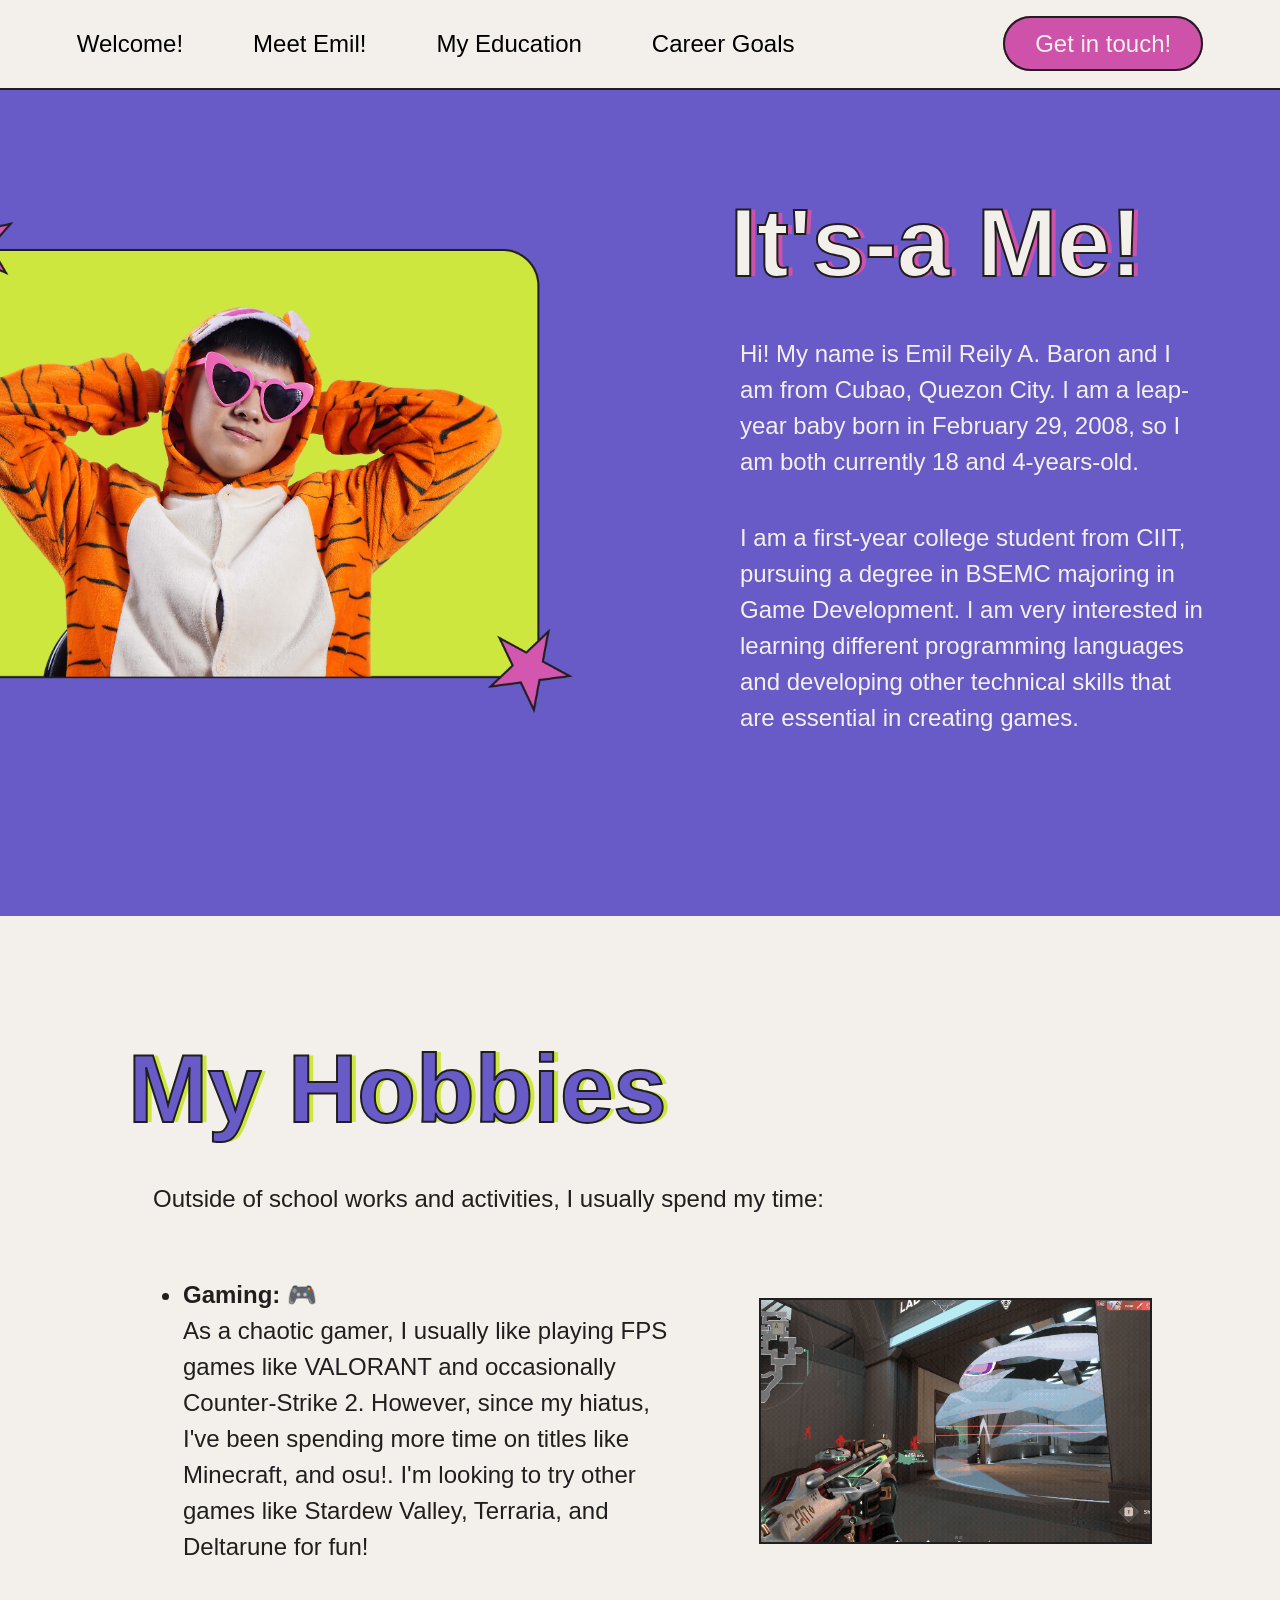
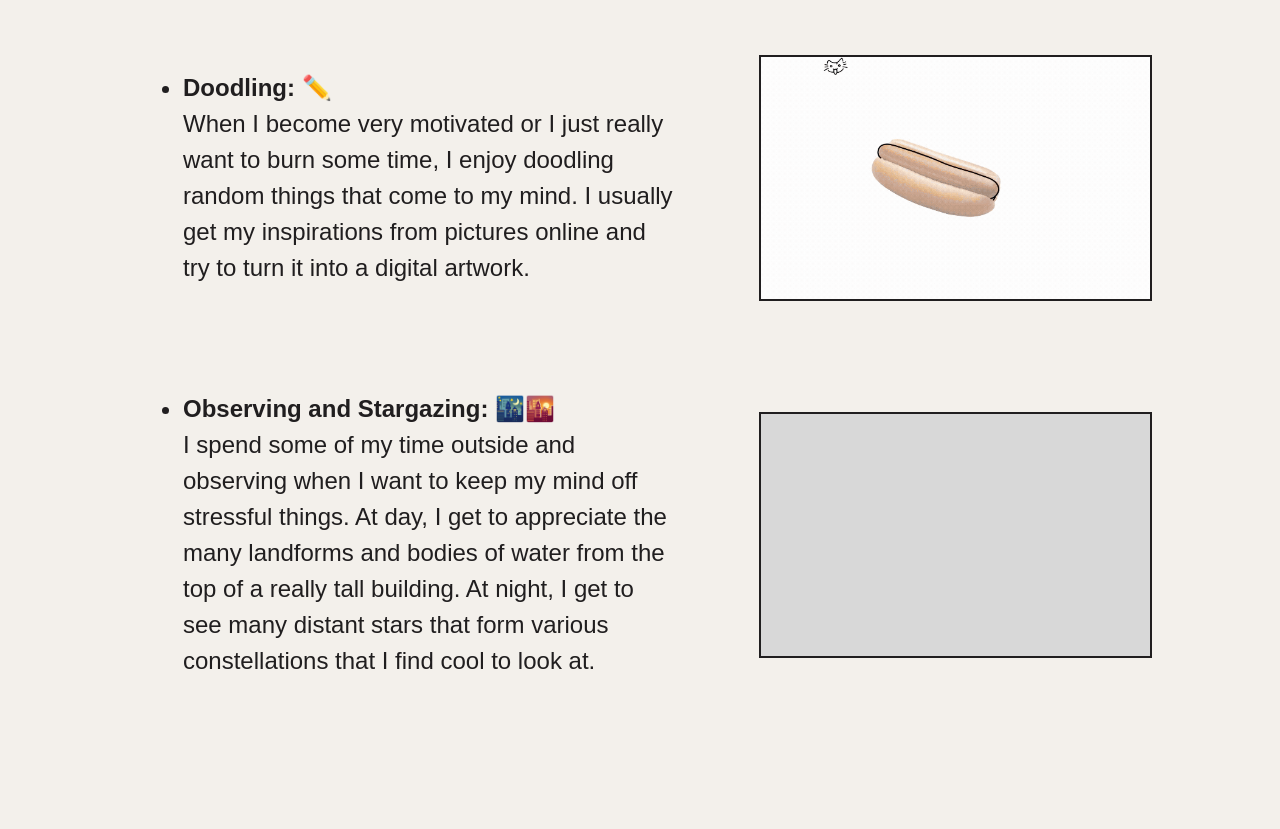
==== about.html @ b5d5e082 "First Draft Website Needs Fixes: More Animations Missing Career Goals Page Missing Get In Touch (Con" ====
<!DOCTYPE html>
<html lang="en">
    <head>                                                              
        <meta charset="UTF-8" />
        <meta name="viewport" content="width=device-width, initial-scale=1.0" />
        <link rel="stylesheet" href="about_style.css" />
        <link rel="stylesheet" href="nav_style.css" />
        <title>Baron_ICWD_Finals</title>  
    </head>
    <body>
        <nav id="nav">
            <div class="left_links">
                <a href="index.html">Welcome!</a>
                <a href="about.html">Meet Emil!</a>
                <a href="education.html">My Education</a>
                <a href="goals.html">Career Goals</a>
            </div>
          
            <div class="right_links"> 
                <a href="contact.html">Get in touch!</a>
            </div>
        </nav>

        <main class="introduction">
            <div class="picture2">
                <img src="images/picture2.png" alt="A picture of me wearing a tigger costume with pink star glasses, looking relaxed on a chair" />
            </div>

            <div class="text_content">
                <h1><span>It's-a Me!</span></h1>
                <p>Hi! My name is Emil Reily A. Baron and I am from Cubao, Quezon City. I am a leap-year baby born in February 29, 2008, so I am both currently 18 and 4-years-old.</p>
                <p>I am a first-year college student from CIIT, pursuing a degree in BSEMC majoring in Game Development. I am very interested in learning different programming languages and developing other technical skills that are essential in creating games.</p>
            </div>
        </main>        

        <section class="hobbies">
            <div class="hobbies_container">
                <h2><span>My Hobbies</span></h2>
                <p class="hobbies_intro">Outside of school works and activities, I usually spend my time:</p>

                <!-- Gaming -->
                <div class="hobby_row">
                    <ul class="hobby_text">
                        <li>
                            <strong>Gaming: &#127918;</strong><br>
                            As a chaotic gamer, I usually like playing FPS games like VALORANT and occasionally Counter-Strike 2. However, since my hiatus, I've been spending more time on titles like Minecraft, and osu!. I'm looking to try other games like Stardew Valley, Terraria, and Deltarune for fun!
                        </li>
                    </ul>
                    <div class="hobby_image">
                        <img src="images/valo.gif" alt="Valorant Clip 1v5 Ace" />
                    </div>
                </div>

                <!-- Doodling -->
                <div class="hobby_row">
                    <ul class="hobby_text">
                        <li>
                            <strong>Doodling: &#9999;&#65039;</strong><br>
                            When I become very motivated or I just really want to burn some time, I enjoy doodling random things that come to my mind. I usually get my inspirations from pictures online and try to turn it into a digital artwork.
                        </li>
                    </ul>
                    <div class="hobby_image">
                        <img src="images/dawg.gif" alt="Digital doodle artwork" />
                    </div>
                </div>

                <!-- Observing and Stargazing -->
                <div class="hobby_row">
                    <ul class="hobby_text">
                        <li>
                            <strong>Observing and Stargazing: &#127747;&#127751;</strong><br>
                            I spend some of my time outside and observing when I want to keep my mind off stressful things. At day, I get to appreciate the many landforms and bodies of water from the top of a really tall building. At night, I get to see many distant stars that form various constellations that I find cool to look at.
                        </li>
                    </ul>
                    <div class="hobby_image">
                        <video src="videos/stargazing.mp4" autoplay loop muted playsinline></video>
                    </div>
                </div>
            </div>
        </section>
    </body> 
</html>
---- about_style.css ----
body {
    background-color: #685BC7;
    font-family: "Open Sans", sans-serif;
}

.introduction {
    display: grid;
    grid-template-columns: 1fr 1fr;
    align-items: center;
    gap: 100px;
    width: 88%;
    margin: auto;
}

.text_content {
    margin-top: 100px;
    margin-left: 40px;
}

.text_content h1 {
    margin: 0;
    font-size: 96px;
    font-family: "Open Sans", sans-serif;
    color: #F3F0EB;
    line-height: 1.1;
}

.text_content h1 span {
    color: #F3F0EB;
    -webkit-text-stroke: 2px #201E1F;
    text-shadow: 5px 0 #CE52A9;
}

.text_content p {
    font-size: 24px;
    font-family: "Open Sans", sans-serif;
    color: #F3F0EB;
    line-height: 1.5;
    max-width: 650px;
    margin-top: 40px;
    margin-left: 10px;
}

.text_content a {
    margin-top: 40px;
    display: inline-block;
    padding: 12px 30px;
    border: 2px solid #201E1F;
    border-radius: 30px;
    background-color: #CEE73F;
    color: #201E1F;
    text-decoration: none;
    font-size: 24px;
    font-family: "Open Sans", sans-serif;
}

.picture2 {
    margin-top: 100px;
    margin-left: -190px;
    overflow: hidden;
}

.picture2 img {
    width: 100%;
    height: 100%;
    object-fit: cover;
}

/* Hobbies Section */
.hobbies {
    width: 100%;
    margin-top: 180px;
    padding: 120px 0 150px 0;
    background-color: #F3F0EB;
    color: #201E1F;
}

.hobbies_container {
    width: 80%;
    margin: 0 auto;
}

.hobbies_container h2 {
    margin: 0;
    font-size: 96px;
    font-family: "Open Sans", sans-serif;
    line-height: 1.1;
}

.hobbies_container h2 span {
    color: #685BC7;
    -webkit-text-stroke: 2px #201E1F;
    text-shadow: 5px 0 #CEE73F;
}

.hobbies_intro {
    font-size: 24px;
    line-height: 1.5;
    margin: 40px 0 60px 25px;
    color: #201E1F;
}

.hobby_row {
    display: grid;
    grid-template-columns: 1.4fr 1fr;
    align-items: center;
    gap: 80px;
    margin-bottom: 90px;
}

.hobby_row:last-child {
    margin-bottom: 0;
}

.hobby_text {
    margin: 0 0 0 25px;
    padding-left: 30px;
}

.hobby_text li {
    font-size: 24px;
    line-height: 1.5;
    color: #201E1F;
}

.hobby_image {
    width: 100%;
    aspect-ratio: 16 / 10;
    background-color: #D8D8D8;
    border: 2px solid #201E1F;
    overflow: hidden;
}

.hobby_image img,
.hobby_image video {
    width: 100%;
    height: 100%;
    object-fit: cover;
    display: block;
}
---- nav_style.css ----
* {
    margin: 0;
    padding: 0;
    box-sizing: border-box;
}

nav {
    display: flex;
    align-items: center;
    justify-content: space-between;
    padding: 30px 6%;
    border-bottom: 2px solid #201e1f;
    position: sticky;
    top: 0;
    background-color: #F3F0EB;
    z-index: 100;
    
    animation: change_nav_color ease-out forwards;
    animation-timeline: scroll();
    animation-range: 20px 300px;
}

@keyframes change_nav_color {
  to {
    background-color: #201E1F;
    color: #F3F0EB;
    box-shadow: 0 2px 10px rgba(0, 0, 0, 0.15);
  }
}

.left_links {
    display: flex;
    gap: 70px;
}

.left_links a {
    color: #201e1f;
    text-decoration: none;
    font-size: 24px;
    font-weight: 500;
    font-family: "Open Sans", sans-serif;
    color: inherit;
}

.left_links a:hover {
    color: #CEE73F;
    transition: color 0.3s ease-in-out;
}

.right_links a {
    margin-left: auto;
    padding: 12px 30px;
    border: 2px solid #201E1F;
    border-radius: 30px;
    background-color: #ce52a9;
    color: #F3F0EB;
    text-decoration: none;
    font-size: 24px;
    font-family: "Open Sans", sans-serif;
    
    animation: change_right_links_border_color ease-out forwards;
    animation-timeline: scroll();
    animation-range: 20px 150px;
}
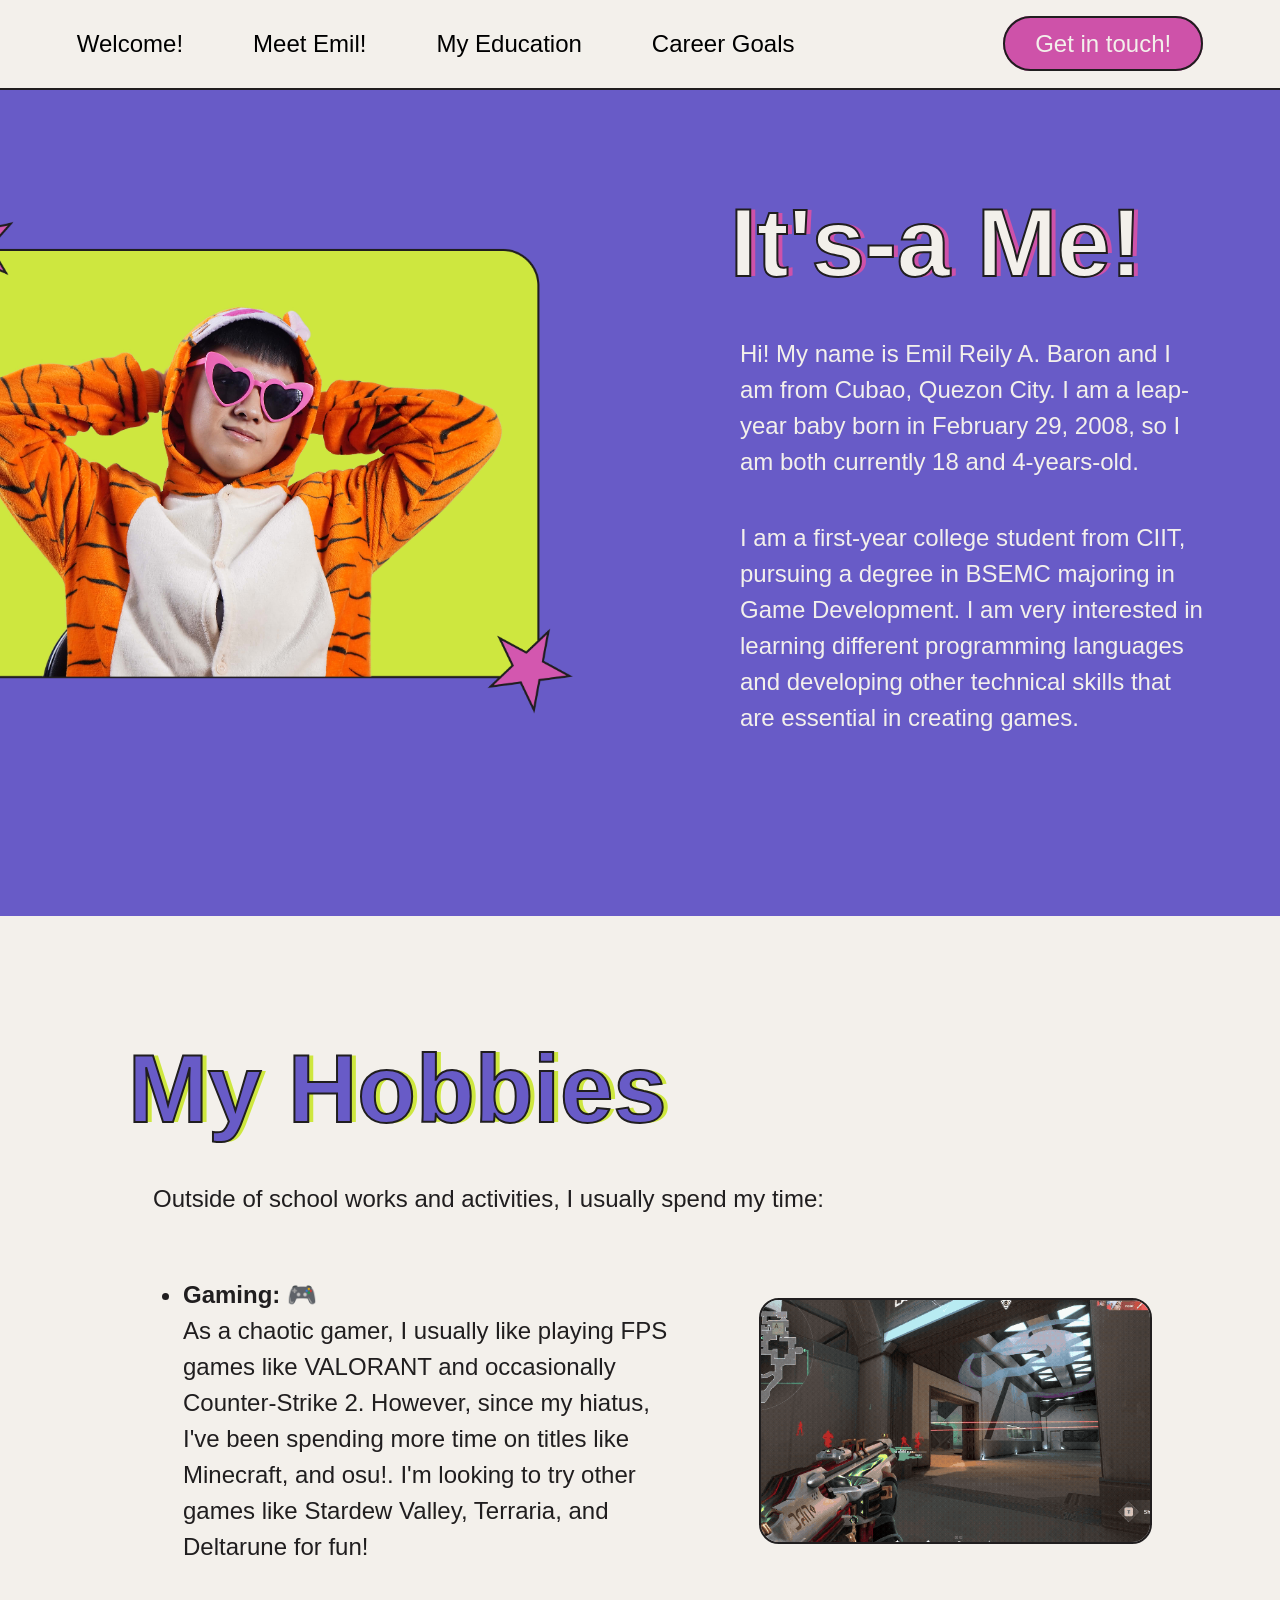
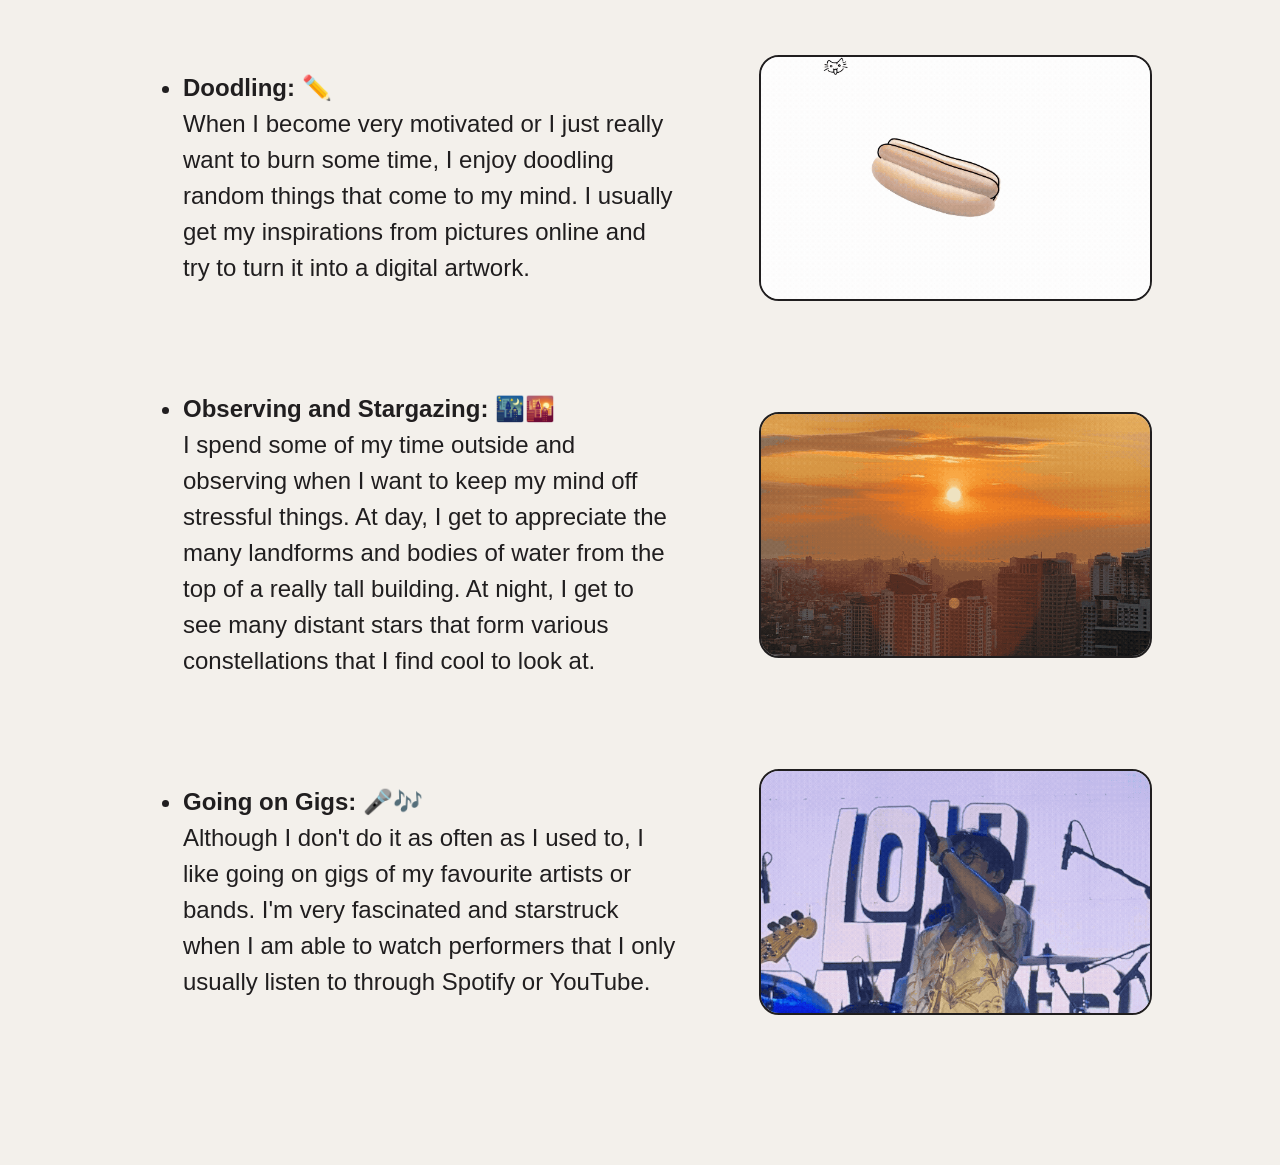
==== commit 9d5728b2: "New Draft Push Added more gifs for About Me Page" ====
--- a/about.html
+++ b/about.html
@@ -47,7 +47,7 @@
                         </li>
                     </ul>
                     <div class="hobby_image">
-                        <img src="images/valo.gif" alt="Valorant Clip 1v5 Ace" />
+                        <img src="images/valo.gif" alt="Valorant Clip 1v5 Clutch" />
                     </div>
                 </div>
 
@@ -60,7 +60,7 @@
                         </li>
                     </ul>
                     <div class="hobby_image">
-                        <img src="images/dawg.gif" alt="Digital doodle artwork" />
+                        <img src="images/dawg.gif" alt="Daschund Hotdog Merged Together" />
                     </div>
                 </div>
 
@@ -73,7 +73,20 @@
                         </li>
                     </ul>
                     <div class="hobby_image">
-                        <video src="videos/stargazing.mp4" autoplay loop muted playsinline></video>
+                        <img src="images/sunset_timelapse.gif" alt="Sunset Timelapse" />
+                    </div>
+                </div>
+
+                <!-- Going on Gigs -->
+                <div class="hobby_row">
+                    <ul class="hobby_text">
+                        <li>
+                            <strong>Going on Gigs: &#127908;&#127926;</strong><br>
+                            Although I don't do it as often as I used to, I like going on gigs of my favourite artists or bands. I'm very fascinated and starstruck when I am able to watch performers that I only usually listen to through Spotify or YouTube.
+                        </li>
+                    </ul>
+                    <div class="hobby_image">
+                        <img src="images/gigs.gif" alt="Lola Amour 10th Gig" />
                     </div>
                 </div>
             </div>
--- a/about_style.css
+++ b/about_style.css
@@ -66,7 +66,6 @@
     object-fit: cover;
 }
 
-/* Hobbies Section */
 .hobbies {
     width: 100%;
     margin-top: 180px;
@@ -129,6 +128,7 @@
     background-color: #D8D8D8;
     border: 2px solid #201E1F;
     overflow: hidden;
+    border-radius: 20px;
 }
 
 .hobby_image img,
